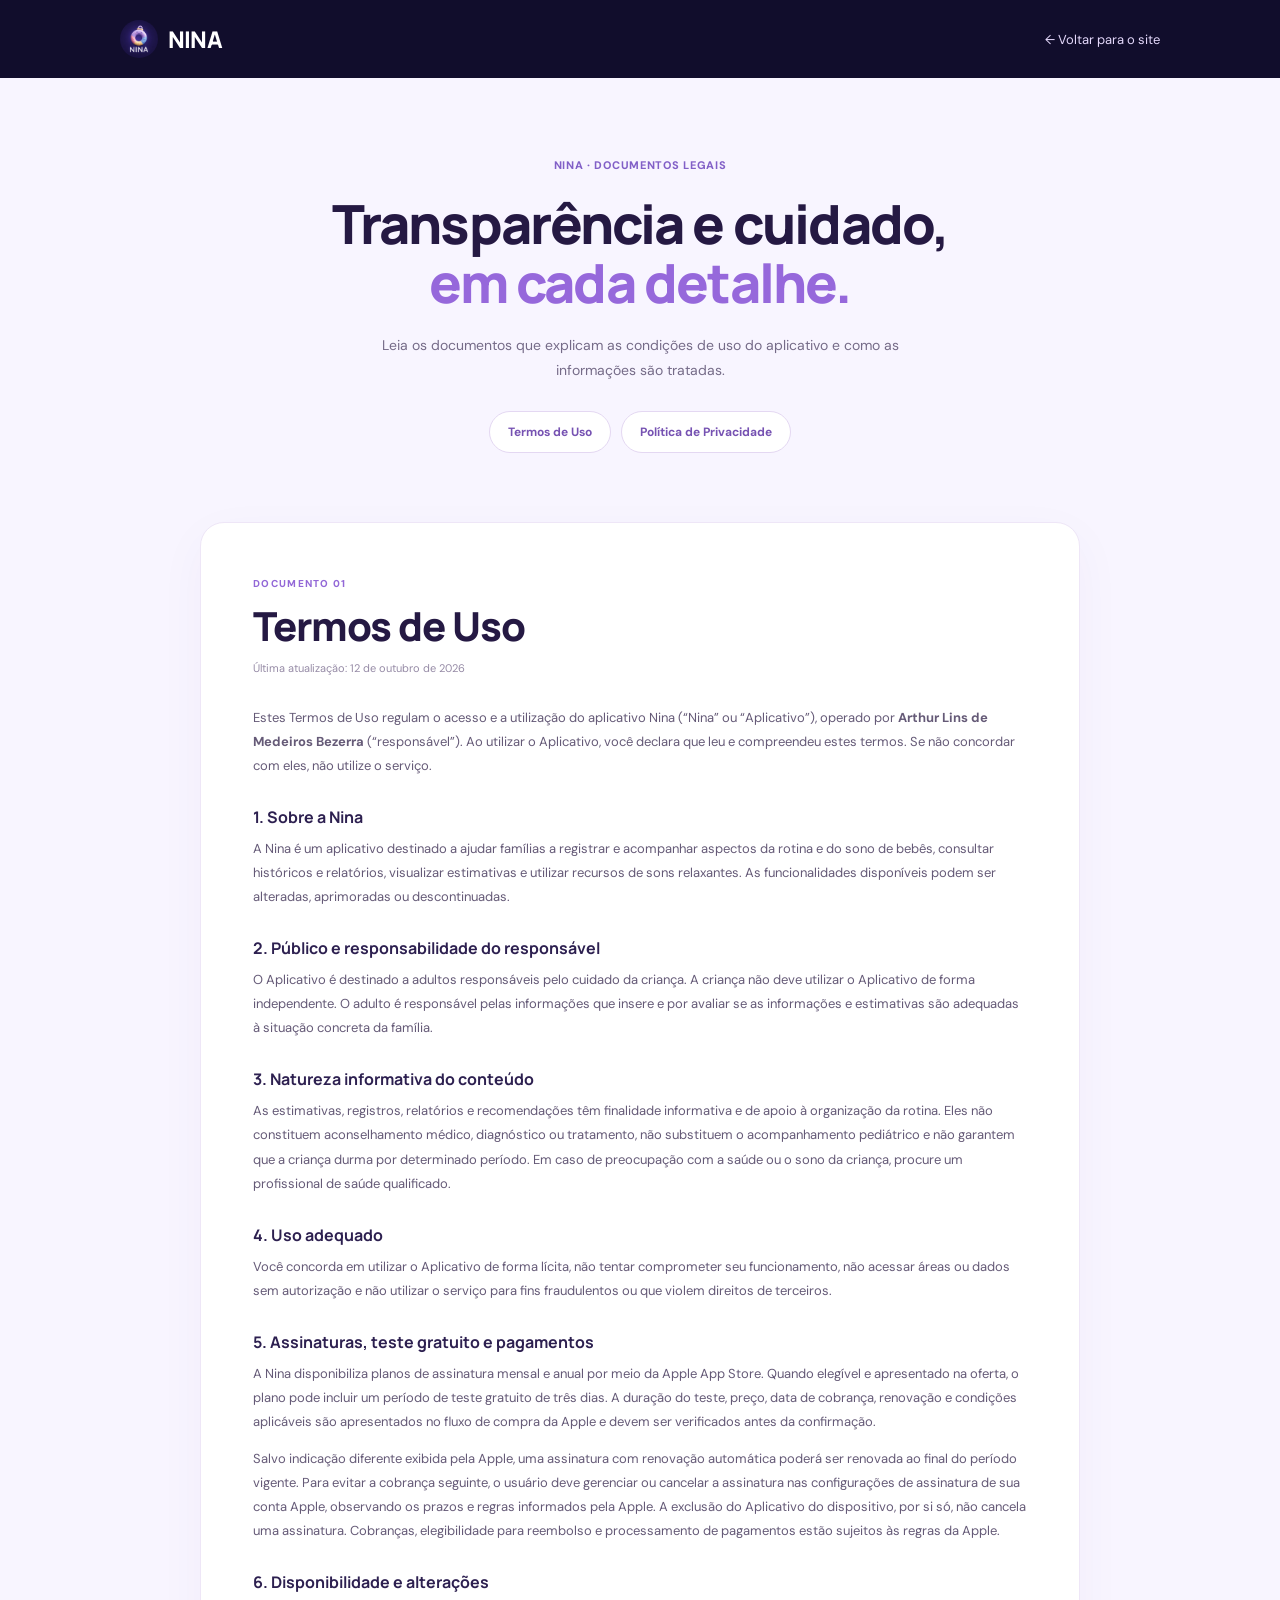
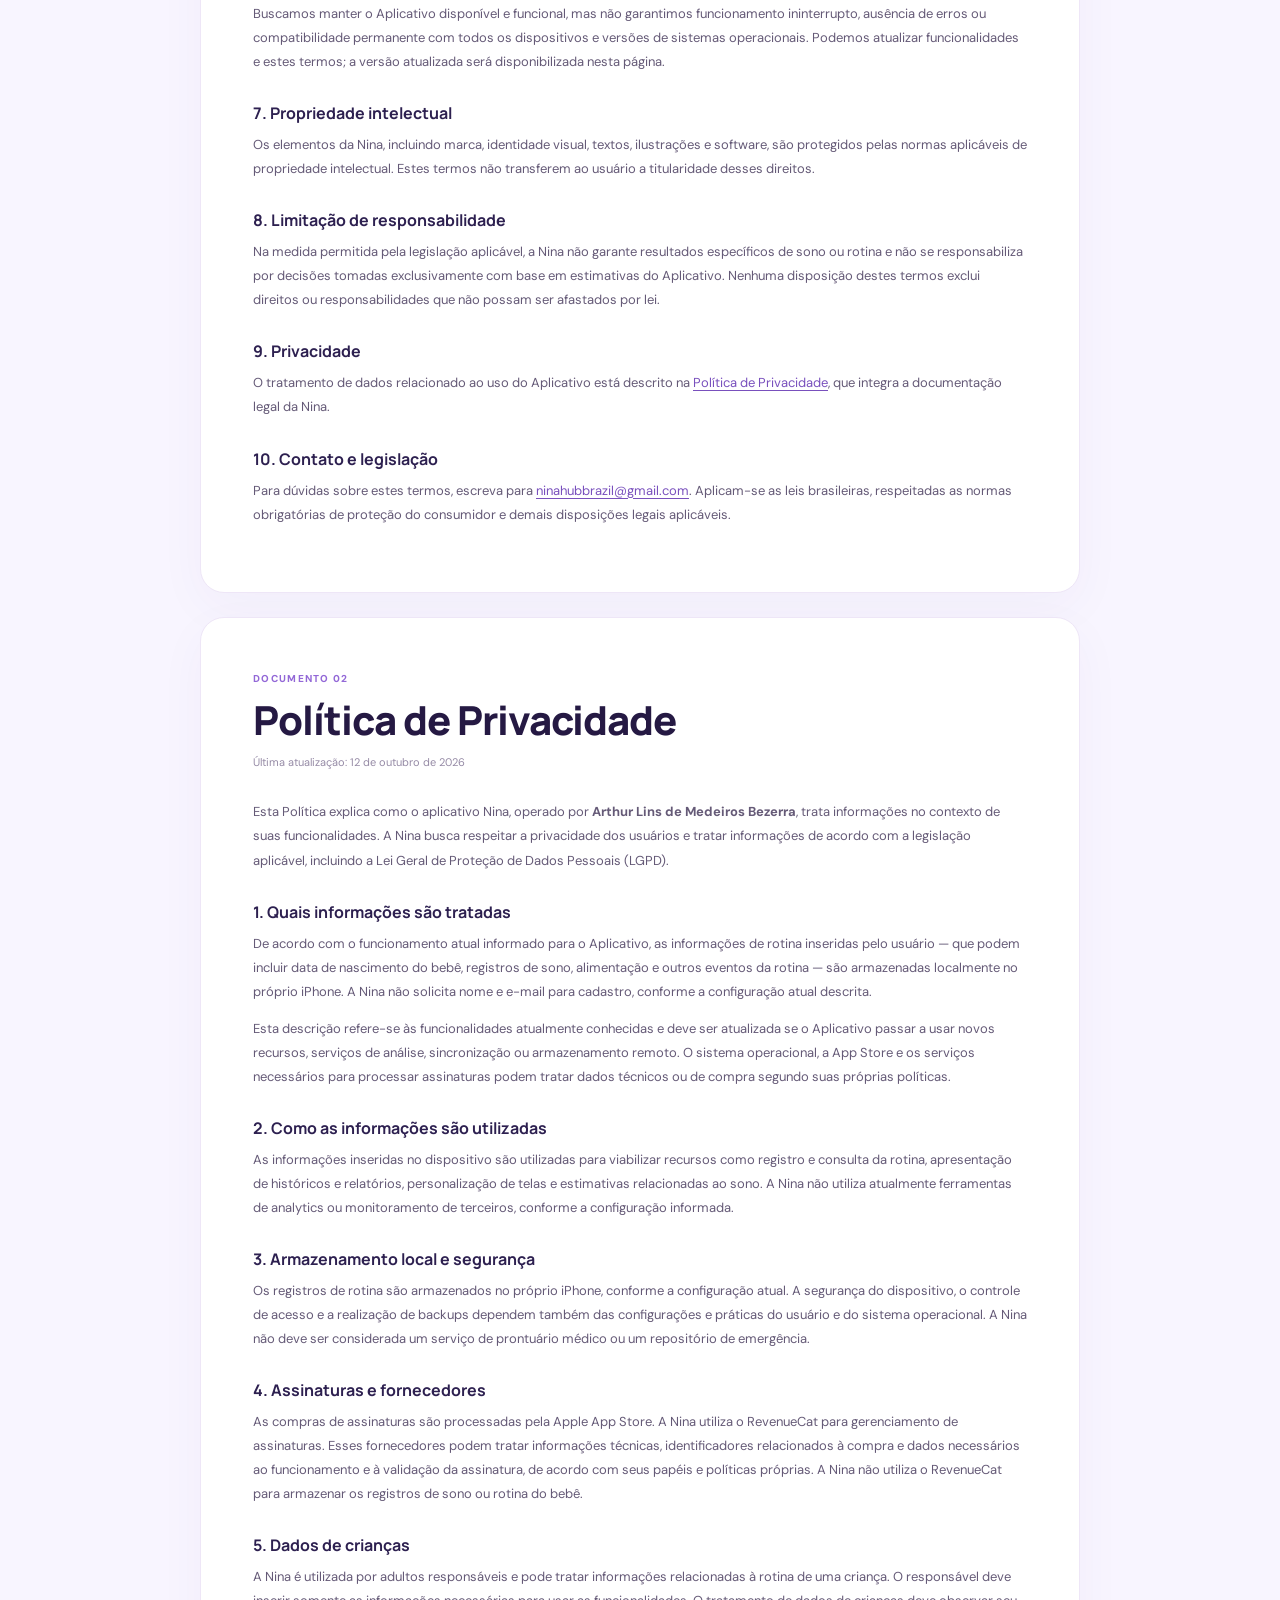
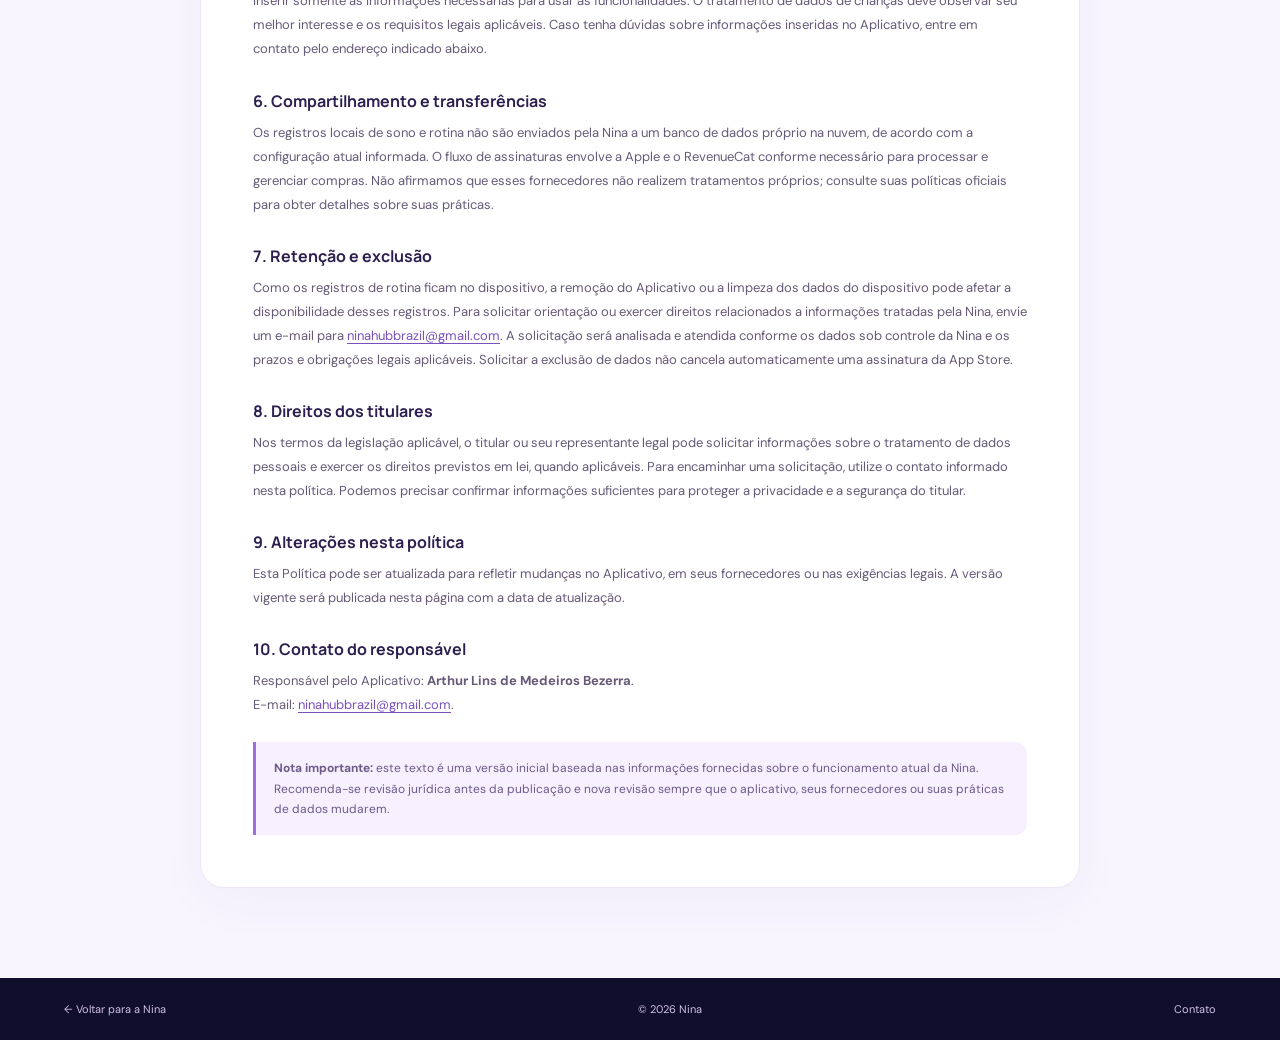
==== legal.html @ d4dd0c4a "Add files via upload" ====
<!doctype html><html lang="pt-BR"><head><meta charset="utf-8"><meta name="viewport" content="width=device-width, initial-scale=1"><meta name="theme-color" content="#100d2b"><meta name="description" content="Termos de Uso e Política de Privacidade do aplicativo Nina."><title>Termos de Uso e Política de Privacidade — Nina</title><link rel="icon" href="./assets/logo-nina.webp" type="image/webp"><link rel="preconnect" href="https://fonts.googleapis.com"><link rel="preconnect" href="https://fonts.gstatic.com" crossorigin><link href="https://fonts.googleapis.com/css2?family=DM+Sans:wght@400;500;600;700&family=Manrope:wght@600;700;800&display=swap" rel="stylesheet"><link rel="stylesheet" href="./styles.css"><link rel="stylesheet" href="./legal.css"></head><body class="legal-body"><header class="legal-header"><a class="brand" href="./index.html"><img src="./assets/logo-nina.webp" alt=""><span>NINA</span></a><a class="legal-back" href="./index.html">← Voltar para o site</a></header><main class="legal-main"><div class="legal-hero"><span class="eyebrow">NINA · DOCUMENTOS LEGAIS</span><h1>Transparência e cuidado,<br><em>em cada detalhe.</em></h1><p>Leia os documentos que explicam as condições de uso do aplicativo e como as informações são tratadas.</p><nav class="legal-tabs"><a href="#termos">Termos de Uso</a><a href="#privacidade">Política de Privacidade</a></nav></div>
<section class="legal-document" id="termos"><p class="legal-kicker">DOCUMENTO 01</p><h2>Termos de Uso</h2><p class="updated">Última atualização: 12 de outubro de 2026</p><p>Estes Termos de Uso regulam o acesso e a utilização do aplicativo Nina (“Nina” ou “Aplicativo”), operado por <strong>Arthur Lins de Medeiros Bezerra</strong> (“responsável”). Ao utilizar o Aplicativo, você declara que leu e compreendeu estes termos. Se não concordar com eles, não utilize o serviço.</p>
<h3>1. Sobre a Nina</h3><p>A Nina é um aplicativo destinado a ajudar famílias a registrar e acompanhar aspectos da rotina e do sono de bebês, consultar históricos e relatórios, visualizar estimativas e utilizar recursos de sons relaxantes. As funcionalidades disponíveis podem ser alteradas, aprimoradas ou descontinuadas.</p>
<h3>2. Público e responsabilidade do responsável</h3><p>O Aplicativo é destinado a adultos responsáveis pelo cuidado da criança. A criança não deve utilizar o Aplicativo de forma independente. O adulto é responsável pelas informações que insere e por avaliar se as informações e estimativas são adequadas à situação concreta da família.</p>
<h3>3. Natureza informativa do conteúdo</h3><p>As estimativas, registros, relatórios e recomendações têm finalidade informativa e de apoio à organização da rotina. Eles não constituem aconselhamento médico, diagnóstico ou tratamento, não substituem o acompanhamento pediátrico e não garantem que a criança durma por determinado período. Em caso de preocupação com a saúde ou o sono da criança, procure um profissional de saúde qualificado.</p>
<h3>4. Uso adequado</h3><p>Você concorda em utilizar o Aplicativo de forma lícita, não tentar comprometer seu funcionamento, não acessar áreas ou dados sem autorização e não utilizar o serviço para fins fraudulentos ou que violem direitos de terceiros.</p>
<h3>5. Assinaturas, teste gratuito e pagamentos</h3><p>A Nina disponibiliza planos de assinatura mensal e anual por meio da Apple App Store. Quando elegível e apresentado na oferta, o plano pode incluir um período de teste gratuito de três dias. A duração do teste, preço, data de cobrança, renovação e condições aplicáveis são apresentados no fluxo de compra da Apple e devem ser verificados antes da confirmação.</p><p>Salvo indicação diferente exibida pela Apple, uma assinatura com renovação automática poderá ser renovada ao final do período vigente. Para evitar a cobrança seguinte, o usuário deve gerenciar ou cancelar a assinatura nas configurações de assinatura de sua conta Apple, observando os prazos e regras informados pela Apple. A exclusão do Aplicativo do dispositivo, por si só, não cancela uma assinatura. Cobranças, elegibilidade para reembolso e processamento de pagamentos estão sujeitos às regras da Apple.</p>
<h3>6. Disponibilidade e alterações</h3><p>Buscamos manter o Aplicativo disponível e funcional, mas não garantimos funcionamento ininterrupto, ausência de erros ou compatibilidade permanente com todos os dispositivos e versões de sistemas operacionais. Podemos atualizar funcionalidades e estes termos; a versão atualizada será disponibilizada nesta página.</p>
<h3>7. Propriedade intelectual</h3><p>Os elementos da Nina, incluindo marca, identidade visual, textos, ilustrações e software, são protegidos pelas normas aplicáveis de propriedade intelectual. Estes termos não transferem ao usuário a titularidade desses direitos.</p>
<h3>8. Limitação de responsabilidade</h3><p>Na medida permitida pela legislação aplicável, a Nina não garante resultados específicos de sono ou rotina e não se responsabiliza por decisões tomadas exclusivamente com base em estimativas do Aplicativo. Nenhuma disposição destes termos exclui direitos ou responsabilidades que não possam ser afastados por lei.</p>
<h3>9. Privacidade</h3><p>O tratamento de dados relacionado ao uso do Aplicativo está descrito na <a href="#privacidade">Política de Privacidade</a>, que integra a documentação legal da Nina.</p>
<h3>10. Contato e legislação</h3><p>Para dúvidas sobre estes termos, escreva para <a href="mailto:ninahubbrazil@gmail.com">ninahubbrazil@gmail.com</a>. Aplicam-se as leis brasileiras, respeitadas as normas obrigatórias de proteção do consumidor e demais disposições legais aplicáveis.</p></section>
<section class="legal-document" id="privacidade"><p class="legal-kicker">DOCUMENTO 02</p><h2>Política de Privacidade</h2><p class="updated">Última atualização: 12 de outubro de 2026</p><p>Esta Política explica como o aplicativo Nina, operado por <strong>Arthur Lins de Medeiros Bezerra</strong>, trata informações no contexto de suas funcionalidades. A Nina busca respeitar a privacidade dos usuários e tratar informações de acordo com a legislação aplicável, incluindo a Lei Geral de Proteção de Dados Pessoais (LGPD).</p>
<h3>1. Quais informações são tratadas</h3><p>De acordo com o funcionamento atual informado para o Aplicativo, as informações de rotina inseridas pelo usuário — que podem incluir data de nascimento do bebê, registros de sono, alimentação e outros eventos da rotina — são armazenadas localmente no próprio iPhone. A Nina não solicita nome e e-mail para cadastro, conforme a configuração atual descrita.</p><p>Esta descrição refere-se às funcionalidades atualmente conhecidas e deve ser atualizada se o Aplicativo passar a usar novos recursos, serviços de análise, sincronização ou armazenamento remoto. O sistema operacional, a App Store e os serviços necessários para processar assinaturas podem tratar dados técnicos ou de compra segundo suas próprias políticas.</p>
<h3>2. Como as informações são utilizadas</h3><p>As informações inseridas no dispositivo são utilizadas para viabilizar recursos como registro e consulta da rotina, apresentação de históricos e relatórios, personalização de telas e estimativas relacionadas ao sono. A Nina não utiliza atualmente ferramentas de analytics ou monitoramento de terceiros, conforme a configuração informada.</p>
<h3>3. Armazenamento local e segurança</h3><p>Os registros de rotina são armazenados no próprio iPhone, conforme a configuração atual. A segurança do dispositivo, o controle de acesso e a realização de backups dependem também das configurações e práticas do usuário e do sistema operacional. A Nina não deve ser considerada um serviço de prontuário médico ou um repositório de emergência.</p>
<h3>4. Assinaturas e fornecedores</h3><p>As compras de assinaturas são processadas pela Apple App Store. A Nina utiliza o RevenueCat para gerenciamento de assinaturas. Esses fornecedores podem tratar informações técnicas, identificadores relacionados à compra e dados necessários ao funcionamento e à validação da assinatura, de acordo com seus papéis e políticas próprias. A Nina não utiliza o RevenueCat para armazenar os registros de sono ou rotina do bebê.</p>
<h3>5. Dados de crianças</h3><p>A Nina é utilizada por adultos responsáveis e pode tratar informações relacionadas à rotina de uma criança. O responsável deve inserir somente as informações necessárias para usar as funcionalidades. O tratamento de dados de crianças deve observar seu melhor interesse e os requisitos legais aplicáveis. Caso tenha dúvidas sobre informações inseridas no Aplicativo, entre em contato pelo endereço indicado abaixo.</p>
<h3>6. Compartilhamento e transferências</h3><p>Os registros locais de sono e rotina não são enviados pela Nina a um banco de dados próprio na nuvem, de acordo com a configuração atual informada. O fluxo de assinaturas envolve a Apple e o RevenueCat conforme necessário para processar e gerenciar compras. Não afirmamos que esses fornecedores não realizem tratamentos próprios; consulte suas políticas oficiais para obter detalhes sobre suas práticas.</p>
<h3>7. Retenção e exclusão</h3><p>Como os registros de rotina ficam no dispositivo, a remoção do Aplicativo ou a limpeza dos dados do dispositivo pode afetar a disponibilidade desses registros. Para solicitar orientação ou exercer direitos relacionados a informações tratadas pela Nina, envie um e-mail para <a href="mailto:ninahubbrazil@gmail.com">ninahubbrazil@gmail.com</a>. A solicitação será analisada e atendida conforme os dados sob controle da Nina e os prazos e obrigações legais aplicáveis. Solicitar a exclusão de dados não cancela automaticamente uma assinatura da App Store.</p>
<h3>8. Direitos dos titulares</h3><p>Nos termos da legislação aplicável, o titular ou seu representante legal pode solicitar informações sobre o tratamento de dados pessoais e exercer os direitos previstos em lei, quando aplicáveis. Para encaminhar uma solicitação, utilize o contato informado nesta política. Podemos precisar confirmar informações suficientes para proteger a privacidade e a segurança do titular.</p>
<h3>9. Alterações nesta política</h3><p>Esta Política pode ser atualizada para refletir mudanças no Aplicativo, em seus fornecedores ou nas exigências legais. A versão vigente será publicada nesta página com a data de atualização.</p>
<h3>10. Contato do responsável</h3><p>Responsável pelo Aplicativo: <strong>Arthur Lins de Medeiros Bezerra</strong>.<br>E-mail: <a href="mailto:ninahubbrazil@gmail.com">ninahubbrazil@gmail.com</a>.</p><div class="legal-notice"><strong>Nota importante:</strong> este texto é uma versão inicial baseada nas informações fornecidas sobre o funcionamento atual da Nina. Recomenda-se revisão jurídica antes da publicação e nova revisão sempre que o aplicativo, seus fornecedores ou suas práticas de dados mudarem.</div></section>
</main><footer class="legal-footer"><a href="./index.html">← Voltar para a Nina</a><span>© <span id="year"></span> Nina</span><a href="mailto:ninahubbrazil@gmail.com">Contato</a></footer><script>document.getElementById('year').textContent=new Date().getFullYear();</script></body></html>
---- styles.css ----
:root{--night:#100d2b;--night2:#211456;--purple:#a66cff;--lilac:#dda6ff;--pale:#f8f5ff;--ink:#211746;--muted:#766d8c;--line:#e9e1f5;--white:#fff;--mint:#8ff0cf;--pink:#ff9fd5;--yellow:#ffdb78}*{box-sizing:border-box}html{scroll-behavior:smooth;scroll-padding-top:90px}body{margin:0;font-family:'DM Sans',sans-serif;color:var(--ink);background:var(--pale);overflow-x:hidden}body.menu-open{overflow:hidden}a{color:inherit;text-decoration:none}img{max-width:100%}button{font:inherit}.wrap{width:min(1200px,90%);margin-inline:auto}.header{height:82px;padding:0 max(5%,calc((100% - 1320px)/2));display:flex;align-items:center;gap:36px;position:absolute;z-index:20;top:0;left:0;width:100%;color:white}.brand{display:inline-flex;align-items:center;gap:10px;font:800 25px 'Manrope',sans-serif;letter-spacing:-.8px;color:inherit;flex-shrink:0}.brand img{width:38px;height:38px;object-fit:cover;border-radius:50%}.nav{display:flex;gap:30px;margin-left:auto;align-items:center}.nav a{font-size:13px;color:#e4ddfa;transition:color .2s}.nav a:hover{color:#fff}.button{display:inline-flex;align-items:center;justify-content:center;gap:12px;border:0;border-radius:999px;padding:16px 24px;font-weight:700;font-size:14px;transition:transform .25s,box-shadow .25s,background .25s;cursor:pointer}.button:hover{transform:translateY(-3px);box-shadow:0 12px 35px #9f69ff55}.button-nav{font-size:12px;padding:13px 18px;background:#d9a0ff;color:#211144;box-shadow:0 6px 28px #b37bff45}.button-nav b{font-size:15px}.button-primary{background:linear-gradient(105deg,#e6a4ff,#b78aff);color:#21133f;box-shadow:0 10px 34px #b77bff45}.button-primary .apple{font-size:18px;line-height:1}.button-primary b{font-size:17px}.menu-toggle{display:none}.night-scene{position:relative;color:#fff;background:radial-gradient(ellipse at 76% 34%,#382177 0%,#20134f 35%,#100d2b 72%);overflow:hidden}.hero{padding:130px 0 30px;min-height:770px}.hero-inner{display:grid;grid-template-columns:.91fr 1.09fr;align-items:center;gap:10px;position:relative;z-index:2;min-height:560px}.hero-copy{position:relative;z-index:5;padding:20px 0}.eyebrow{display:inline-flex;align-items:center;gap:8px;font-size:11px;font-weight:800;letter-spacing:.7px;text-transform:uppercase;color:#8260c7}.eyebrow-dark{color:#e5c9ff;background:#ffffff10;border:1px solid #ffffff18;border-radius:999px;padding:8px 12px}.eyebrow-star{color:#ffd984}.hero h1,.section-title h2,.intro h2,.family-copy h2,.final-copy h2{font:800 clamp(42px,4.2vw,63px)/1.08 'Manrope',sans-serif;letter-spacing:-2.7px;margin:24px 0 18px}.hero h1 em,.section-title h2 em,.intro h2 em,.family-copy h2 em,.final-copy h2 em{font-style:normal;color:#d5a0ff}.hero-copy>p{max-width:500px;color:#d5cbed;font-size:15px;line-height:1.8;margin:0 0 26px}.hero-note{display:flex;align-items:center;gap:10px;color:#d6c8f1;font-size:12px;margin-top:24px}.mini-teether{width:34px;height:34px;border-radius:50%;display:grid;place-items:center;background:#ffffff14;color:#ffc6e9;font-size:20px}.hero-art{height:555px;position:relative;isolation:isolate}.orb{position:absolute;border-radius:50%;filter:blur(3px)}.orb-large{width:410px;aspect-ratio:1;left:19%;top:9%;background:radial-gradient(circle,#a45dff55,#8051e51d 50%,transparent 70%);z-index:-2}.orbit{position:absolute;border:1px solid #c69bff27;border-radius:50%;transform:rotate(-22deg)}.orbit-a{width:500px;height:310px;top:24%;left:4%}.orbit-b{width:400px;height:270px;top:28%;left:14%;transform:rotate(43deg)}.phone{position:absolute;background:#08091a;border:2px solid #77718f;border-radius:34px;padding:6px;box-shadow:0 25px 65px #03020f88,0 0 0 1px #ffffff18;overflow:hidden}.phone-screen{height:100%;width:100%;border-radius:27px;overflow:hidden;background:#100d2b}.phone-screen img{width:100%;height:100%;object-fit:cover;object-position:top;display:block}.phone-main{height:490px;width:226px;left:34%;top:8%;z-index:4;transform:rotate(1deg)}.phone-back{height:405px;width:190px;top:19%;opacity:.95}.phone-left{left:8%;transform:rotate(-10deg);z-index:2}.phone-right{right:1%;top:23%;transform:rotate(9deg);z-index:1}.teether-float{position:absolute;z-index:5;width:102px;height:102px;left:5%;bottom:4%;border-radius:50%;padding:5px;background:linear-gradient(145deg,#ffc0f0,#9e75ff,#ffdc8d);box-shadow:0 0 45px #be7aff8a;animation:diagonalFloat 7s ease-in-out infinite}.teether-float img{width:100%;height:100%;object-fit:cover;border-radius:50%}.spark{position:absolute;color:#ffdb8c;text-shadow:0 0 20px #ffc86e;font-size:32px;animation:twinkle 3s ease-in-out infinite}.spark-1{top:10%;left:14%}.spark-2{top:26%;right:5%;font-size:24px;animation-delay:.8s}.spark-3{bottom:15%;right:6%;font-size:29px;animation-delay:1.4s}.moon-float{position:absolute;right:8%;top:5%;font-size:70px;color:#e2c2ff;text-shadow:0 0 38px #b78bff;animation:moonDrift 8s ease-in-out infinite}.hero-benefits{position:relative;z-index:4;display:grid;grid-template-columns:repeat(4,1fr);gap:22px;padding:22px 0 4px;border-top:1px solid #ffffff19}.hero-benefits>div{display:flex;align-items:center;gap:12px}.benefit-icon{width:43px;height:43px;border-radius:50%;display:grid;place-items:center;font-size:25px;flex:none;background:#ffffff13;border:1px solid #ffffff24}.moon-icon{color:#c8a5ff}.heart-icon{color:#ff9fda}.family-icon{color:#a8a1ff}.chart-icon{color:#8df0cb}.hero-benefits p{margin:0;display:grid;gap:3px}.hero-benefits b{font-size:12px}.hero-benefits small{font-size:11px;color:#c3b8df}.stars{position:absolute;inset:0;pointer-events:none;opacity:.55;background-image:radial-gradient(circle at 8% 17%,#fff 1px,transparent 2px),radial-gradient(circle at 32% 10%,#d5b7ff 1.5px,transparent 2px),radial-gradient(circle at 68% 7%,#fff 1px,transparent 2px),radial-gradient(circle at 90% 33%,#fff 1px,transparent 2px),radial-gradient(circle at 56% 61%,#d5b7ff 1px,transparent 2px),radial-gradient(circle at 19% 78%,#fff 1px,transparent 2px),radial-gradient(circle at 81% 85%,#d5b7ff 1px,transparent 2px)}.cloud{position:absolute;width:420px;height:100px;border-radius:100px;background:linear-gradient(0deg,#7560cb88,#b7a3ff55);filter:blur(20px);opacity:.45}.cloud:before,.cloud:after{content:"";position:absolute;background:inherit;border-radius:50%;width:160px;height:160px;top:-65px}.cloud:before{left:70px}.cloud:after{right:65px}.cloud-left{left:-170px;bottom:-48px}.cloud-right{right:-180px;bottom:-40px}.section-light{background:linear-gradient(180deg,#fbf9ff,#f4efff)}.intro{padding:105px 0 100px;overflow:hidden}.intro-grid{display:grid;grid-template-columns:.86fr 1.14fr;align-items:center;gap:7%}.intro h2,.family-copy h2,.section-title h2{font-size:clamp(35px,3.4vw,49px);letter-spacing:-1.9px;margin:18px 0}.intro h2 em,.section-title h2 em{color:#8b63db}.intro-copy>p,.section-title>p{color:var(--muted);font-size:14px;line-height:1.8;max-width:520px}.feature-list{display:grid;gap:20px;margin-top:30px}.feature-list article{display:flex;gap:14px;align-items:flex-start}.feature-icon{width:45px;height:45px;border-radius:15px;display:grid;place-items:center;font-size:22px;flex:none}.violet{background:#eee5ff;color:#8e64e6}.mint{background:#ddf8ef;color:#35a888}.pink{background:#ffe3f2;color:#d963a7}.yellow{background:#fff1ce;color:#c48b29}.feature-list h3,.benefit-panel h3{font-size:14px;margin:1px 0 5px}.feature-list p,.benefit-panel p{font-size:12px;line-height:1.6;color:var(--muted);margin:0}.intro-art{height:565px;position:relative;isolation:isolate}.light-glow{position:absolute;inset:8% 4%;border-radius:50%;background:radial-gradient(circle,#ddc8ff99,transparent 68%);filter:blur(15px);z-index:-1}.mini-phone{position:absolute;overflow:hidden;border:6px solid #18152b;border-radius:29px;background:#100d2b;box-shadow:0 24px 55px #4a32752e}.mini-phone img{display:block;width:100%;height:100%;object-fit:cover;object-position:top}.mini-phone-home{width:230px;height:495px;left:34%;top:7%;z-index:3;transform:rotate(2deg)}.mini-phone-report{width:184px;height:400px;left:5%;top:21%;z-index:2;transform:rotate(-9deg)}.mini-phone-sounds{width:178px;height:385px;right:1%;top:24%;z-index:1;transform:rotate(9deg)}.floating-chip{position:absolute;z-index:5;background:#fff;border:1px solid #eee5fa;border-radius:999px;padding:12px 17px;font-size:12px;font-weight:700;color:#655083;box-shadow:0 10px 30px #4d34721c;animation:diagonalFloat 7s ease-in-out infinite}.chip-one{top:10%;right:2%}.chip-two{bottom:12%;left:4%;animation-delay:-3s}.steps{padding:95px 0 120px}.centered{text-align:center;max-width:760px;margin:0 auto 55px}.section-title h2{margin-top:17px}.steps .section-title h2{color:white}.steps .section-title p{color:#c9bde5;margin-inline:auto}.steps-grid{display:grid;grid-template-columns:repeat(3,1fr);gap:34px;position:relative;z-index:2}.step-card{position:relative;text-align:center;padding:25px 25px 30px;border:1px solid #ffffff1c;background:linear-gradient(145deg,#ffffff10,#ffffff05);border-radius:25px;backdrop-filter:blur(10px)}.step-num{width:38px;height:38px;border-radius:50%;display:grid;place-items:center;margin:-45px auto 20px;background:linear-gradient(140deg,#f0b6ff,#a97aff);color:#241244;font-weight:800;box-shadow:0 0 25px #bd83ff55}.step-illustration{width:86px;height:86px;border-radius:28px;background:#ffffff10;border:1px solid #ffffff20;color:#d9a9ff;font-size:38px;display:grid;place-items:center;margin:0 auto 23px;box-shadow:inset 0 0 30px #b17cff13}.step-card h3{font:700 18px 'Manrope',sans-serif;margin:0 0 12px}.step-card p{font-size:13px;line-height:1.8;color:#c9bfe0;margin:0}.step-connector{position:absolute;right:-37px;top:45%;color:#d4a3ff;font-size:19px;z-index:3}.bottom-clouds{position:absolute;bottom:-60px;left:-5%;width:110%;height:120px;background:radial-gradient(ellipse at 20% 100%,#8e71df88,transparent 60%),radial-gradient(ellipse at 80% 100%,#a98fff77,transparent 55%);filter:blur(14px)}.family-section{display:grid;grid-template-columns:1.1fr .9fr;background:#fff}.family-photo{position:relative;min-height:510px;display:flex;align-items:flex-end;padding:55px 8%;background:radial-gradient(ellipse at 68% 28%,#b88cce55,transparent 36%),radial-gradient(ellipse at 28% 25%,#a87bb155,transparent 40%),linear-gradient(135deg,#36203f,#18102d 70%,#0d0b22)}.photo-overlay{position:absolute;inset:0;background:linear-gradient(90deg,#110c23a8,transparent)}.family-copy{position:relative;z-index:1;max-width:520px;color:white}.family-copy h2{font-size:clamp(34px,3.3vw,48px)}.family-copy h2 em{color:#e3b4ff}.family-copy p{font-size:14px;line-height:1.8;color:#eee5fa;max-width:440px}.benefit-panel{padding:65px clamp(25px,6vw,85px);display:grid;align-content:center;gap:27px;background:#faf8ff}.benefit-panel article{display:flex;gap:15px;align-items:flex-start}.panel-icon{width:44px;height:44px;border-radius:15px;display:grid;place-items:center;background:#eee5ff;color:#8c61df;font-size:22px;flex:none}.testimonials{padding:90px 0 70px}.testimonials .centered{margin-bottom:35px}.testimonial-note{max-width:760px;margin:auto;display:flex;align-items:center;gap:20px;padding:27px 30px;border:1px solid #e7def5;border-radius:24px;background:#fff;box-shadow:0 12px 35px #6b4b8b0a}.note-icon{width:54px;height:54px;display:grid;place-items:center;border-radius:50%;background:#f4e7ff;color:#a36de7;font-size:31px;flex:none}.testimonial-note h3{font:700 18px 'Manrope',sans-serif;margin:0 0 8px}.testimonial-note p{font-size:13px;line-height:1.7;color:var(--muted);margin:0}.faq{padding:75px 0 105px}.faq-grid{display:grid;grid-template-columns:.7fr 1.3fr;gap:10%}.faq .section-title{margin:0}.faq .section-title h2{font-size:clamp(35px,3vw,44px)}.faq-list details{border-bottom:1px solid #e4dbee;padding:19px 0}.faq-list details:first-child{border-top:1px solid #e4dbee}.faq-list summary{list-style:none;cursor:pointer;display:flex;align-items:center;justify-content:space-between;gap:20px;font-size:14px;font-weight:700}.faq-list summary::-webkit-details-marker{display:none}.faq-list summary span{color:#9869df;font-size:22px;transition:transform .2s}.faq-list details[open] summary span{transform:rotate(45deg)}.faq-list details p{font-size:13px;line-height:1.8;color:var(--muted);max-width:680px;padding-right:24px;margin:13px 0 2px}.faq-list p a{color:#8053c6;text-decoration:underline}.final-cta{padding:70px 0 78px}.final-cta-inner{min-height:310px;display:grid;grid-template-columns:.65fr 1.35fr;align-items:center;position:relative;z-index:1}.cta-teether{width:min(270px,100%);aspect-ratio:1;border-radius:50%;padding:12px;background:radial-gradient(circle,#a981ff55,transparent 70%);filter:drop-shadow(0 0 30px #b27cff65);animation:diagonalFloat 7s ease-in-out infinite}.cta-teether img{width:100%;height:100%;object-fit:cover;border-radius:50%}.final-copy{max-width:650px}.final-copy h2{font-size:clamp(36px,4vw,53px);margin:17px 0}.final-copy>p{color:#d3c6ed;font-size:14px;line-height:1.7;margin:0 0 24px}.final-copy>small{display:block;font-size:10px;line-height:1.6;color:#b8abd5;margin-top:15px}.cta-stars{position:absolute;right:0;top:8%;color:#ffda91;font-size:34px;animation:twinkle 3s infinite}.footer{background:#fbf9ff;border-top:1px solid #eee6f8;padding:52px 0 22px}.footer-grid{display:grid;grid-template-columns:1.5fr 1fr 1fr 1fr;gap:35px}.footer .brand{color:#261844;font-size:24px}.footer .brand img{width:36px;height:36px}.footer-brand>p{font-size:13px;color:#81768f;margin:14px 0 18px}.socials{display:flex;gap:10px}.socials a{width:39px;height:39px;border:1px solid #e2d8ee;border-radius:50%;display:grid;place-items:center;color:#6d5c8b;font-size:21px;transition:background .2s}.socials a:hover{background:#eee4ff}.footer-col{display:flex;flex-direction:column;gap:13px}.footer-col h3{font-size:11px;letter-spacing:1px;margin:4px 0 5px;color:#655779}.footer-col a{font-size:12px;color:#776b88;line-height:1.5}.footer-col a:hover{color:#8759cc}.footer-bottom{grid-column:1/-1;display:flex;justify-content:space-between;gap:15px;border-top:1px solid #eee7f5;padding-top:20px;margin-top:15px;color:#9a91a7;font-size:10px}.reveal{opacity:0;transform:translateY(22px);transition:opacity .7s ease,transform .7s ease}.reveal.is-visible{opacity:1;transform:translateY(0)}@keyframes diagonalFloat{0%,100%{transform:translate3d(0,0,0) rotate(-4deg)}50%{transform:translate3d(9px,-14px,0) rotate(3deg)}}@keyframes moonDrift{0%,100%{transform:translate(0,0) rotate(-5deg)}50%{transform:translate(-9px,10px) rotate(5deg)}}@keyframes twinkle{0%,100%{opacity:.6;transform:scale(.92)}50%{opacity:1;transform:scale(1.12)}}.float-gentle{animation:phoneFloat 8s ease-in-out infinite}.float-slow{animation:phoneFloat 9s ease-in-out infinite reverse}.float-reverse{animation:phoneFloat 10s ease-in-out infinite 1s}@keyframes phoneFloat{0%,100%{translate:0 0}50%{translate:0 -9px}}
@media(max-width:1000px){.header{gap:20px}.nav{gap:17px}.nav a{font-size:12px}.hero{padding-top:120px}.hero-inner{grid-template-columns:.95fr 1.05fr}.hero h1{font-size:clamp(39px,5vw,53px)}.hero-art{transform:scale(.9);transform-origin:center}.phone-main{left:31%}.phone-left{left:3%}.phone-right{right:-3%}.hero-benefits{gap:12px}.hero-benefits b{font-size:11px}.intro-grid{gap:3%}.intro-art{transform:scale(.9);transform-origin:center}.family-photo{padding:45px 6%}.benefit-panel{padding:45px 5%}}
@media(max-width:760px){html{scroll-padding-top:72px}.wrap{width:89%}.header{height:72px;padding:0 5%;gap:10px;position:absolute}.brand{font-size:22px;gap:7px}.brand img{width:33px;height:33px}.nav{display:none;position:fixed;inset:0;z-index:25;background:linear-gradient(160deg,#171039,#090819);padding:100px 9% 40px;flex-direction:column;align-items:stretch;gap:0}.nav.open{display:flex}.nav a{font-size:21px;padding:18px 0;border-bottom:1px solid #ffffff1c}.button-nav{margin-left:auto;padding:11px 13px;font-size:11px;gap:7px}.button-nav b{display:none}.menu-toggle{position:relative;z-index:30;display:flex;width:38px;height:38px;flex-direction:column;justify-content:center;align-items:center;gap:6px;border-radius:50%;border:1px solid #ffffff30;background:#ffffff10;color:white;flex:none}.menu-toggle span{width:16px;height:2px;background:white;border-radius:2px;transition:transform .2s}.menu-toggle[aria-expanded=true] span:first-child{transform:translateY(4px) rotate(45deg)}.menu-toggle[aria-expanded=true] span:last-child{transform:translateY(-4px) rotate(-45deg)}.hero{padding:112px 0 24px;min-height:0}.hero-inner{grid-template-columns:1fr;gap:0;min-height:0}.hero-copy{text-align:center;padding:10px 0 0}.eyebrow{font-size:9px}.hero h1{font-size:clamp(37px,9.4vw,51px);letter-spacing:-1.8px;line-height:1.09;margin:20px 0 15px}.hero-copy>p{font-size:13px;line-height:1.75;max-width:470px;margin:0 auto 22px}.hero-copy>.button{font-size:13px;padding:15px 21px}.hero-note{justify-content:center;font-size:11px;margin-top:17px}.hero-art{height:470px;max-width:510px;width:100%;margin:4px auto 0;transform:none}.orb-large{width:300px;left:19%;top:13%}.orbit-a{width:350px;height:250px;left:5%;top:25%}.orbit-b{width:300px;height:220px;left:12%;top:28%}.phone-main{height:395px;width:183px;left:34%;top:9%;border-radius:28px;padding:5px}.phone-screen{border-radius:22px}.phone-back{height:320px;width:150px;top:19%;border-radius:26px;padding:5px}.phone-left{left:4%}.phone-right{right:1%;top:25%}.teether-float{width:74px;height:74px;left:5%;bottom:7%}.moon-float{font-size:53px;right:7%;top:7%}.spark{font-size:24px}.spark-1{top:8%;left:13%}.spark-2{top:30%;right:3%}.spark-3{bottom:14%;right:4%}.hero-benefits{grid-template-columns:1fr 1fr;gap:17px 12px;padding:20px 0 4px}.hero-benefits>div{gap:9px}.benefit-icon{width:36px;height:36px;font-size:20px}.hero-benefits b{font-size:10px}.hero-benefits small{font-size:9px}.intro{padding:72px 0 65px}.intro-grid{grid-template-columns:1fr;gap:25px}.intro h2,.section-title h2,.family-copy h2{font-size:clamp(32px,8vw,42px);letter-spacing:-1.5px}.intro-copy>p,.section-title>p{font-size:13px}.feature-list{gap:17px;margin-top:25px}.feature-icon{width:40px;height:40px;border-radius:13px}.feature-list h3{font-size:13px}.feature-list p{font-size:11px}.intro-art{height:440px;width:100%;max-width:480px;margin:0 auto;transform:none}.mini-phone-home{height:380px;width:177px;left:32%;top:7%;border-width:5px;border-radius:24px}.mini-phone-report{height:310px;width:143px;left:4%;top:19%;border-width:5px;border-radius:21px}.mini-phone-sounds{height:300px;width:138px;right:1%;top:23%;border-width:5px;border-radius:21px}.floating-chip{font-size:10px;padding:10px 12px}.chip-one{top:6%;right:0}.chip-two{bottom:7%;left:0}.steps{padding:72px 0 85px}.centered{margin-bottom:45px}.steps-grid{grid-template-columns:1fr;gap:35px;max-width:460px;margin:auto}.step-card{padding:22px 20px 25px}.step-num{margin:-42px auto 17px}.step-illustration{width:68px;height:68px;border-radius:22px;font-size:30px;margin-bottom:17px}.step-card h3{font-size:16px}.step-card p{font-size:12px}.step-connector{display:none}.family-section{grid-template-columns:1fr}.family-photo{min-height:460px;padding:38px 6%;background-position:center}.family-copy h2{font-size:35px}.family-copy p{font-size:13px}.benefit-panel{padding:35px 7%;gap:22px}.testimonials{padding:70px 0 55px}.testimonial-note{padding:22px;align-items:flex-start;gap:14px;border-radius:20px}.note-icon{width:43px;height:43px;font-size:26px}.testimonial-note h3{font-size:15px;line-height:1.45}.testimonial-note p{font-size:12px}.faq{padding:65px 0 75px}.faq-grid{grid-template-columns:1fr;gap:20px}.faq .section-title h2{font-size:36px}.faq-list summary{font-size:13px;line-height:1.5}.faq-list details{padding:17px 0}.faq-list details p{font-size:12px}.final-cta{padding:48px 0 58px}.final-cta-inner{grid-template-columns:1fr;min-height:0;text-align:center;gap:0}.cta-teether{width:145px;margin:0 auto 5px}.final-copy h2{font-size:clamp(34px,8.5vw,44px);letter-spacing:-1.6px}.final-copy>p{font-size:13px}.final-copy .button{font-size:13px}.cta-stars{font-size:23px;top:4%;right:2%}.footer{padding:37px 0 18px}.footer-grid{grid-template-columns:1fr 1fr;gap:28px 20px}.footer-brand{grid-column:1/-1}.footer-brand>p{margin:9px 0 14px}.footer-col h3{font-size:10px}.footer-col a{font-size:11px}.footer-bottom{font-size:9px;flex-direction:column;text-align:center;align-items:center;gap:8px;margin-top:5px}.reveal{transform:translateY(14px)}}
@media(max-width:390px){.button-nav{padding:10px}.button-nav span{font-size:10px}.hero h1{font-size:35px}.hero-art{height:420px}.phone-main{height:360px;width:167px}.phone-back{height:292px;width:135px}.teether-float{width:64px;height:64px}.hero-benefits{gap:14px 7px}.hero-benefits b{font-size:9px}.hero-benefits small{font-size:8px}.intro-art{height:390px}.mini-phone-home{height:340px;width:158px}.mini-phone-report{height:278px;width:128px}.mini-phone-sounds{height:266px;width:122px}.floating-chip{font-size:9px;padding:8px 10px}}
@media(prefers-reduced-motion:reduce){*,*::before,*::after{scroll-behavior:auto!important;animation-duration:.01ms!important;animation-iteration-count:1!important;transition-duration:.01ms!important}.reveal{opacity:1;transform:none}}
---- legal.css ----
.legal-body{background:#f8f5ff;color:#251943}.legal-header{height:78px;display:flex;align-items:center;justify-content:space-between;padding:0 max(5%,calc((100% - 1040px)/2));background:#110d2c;color:#fff}.legal-header .brand{font-size:23px}.legal-back{font-size:13px;color:#e4d8fb}.legal-main{width:min(880px,90%);margin:0 auto;padding:55px 0 90px}.legal-hero{text-align:center;padding:20px 0 45px}.legal-hero h1{font:800 clamp(35px,6vw,54px)/1.1 'Manrope',sans-serif;letter-spacing:-1.8px;margin:20px 0}.legal-hero h1 em{font-style:normal;color:#9668db}.legal-hero>p{color:#756b88;font-size:14px;line-height:1.8;max-width:560px;margin:0 auto}.legal-tabs{display:flex;justify-content:center;gap:10px;margin-top:28px;flex-wrap:wrap}.legal-tabs a{border:1px solid #e4d8f2;background:#fff;border-radius:999px;padding:12px 18px;font-size:12px;font-weight:700;color:#7652b2}.legal-document{background:#fff;border:1px solid #eee6f7;border-radius:24px;padding:clamp(24px,5vw,52px);margin-top:24px;box-shadow:0 15px 50px #4d33730a;scroll-margin-top:20px}.legal-kicker{font-size:10px!important;font-weight:800;letter-spacing:1.3px;color:#9368d7!important;margin-bottom:8px!important}.legal-document h2{font:800 clamp(29px,4vw,40px)/1.2 'Manrope',sans-serif;letter-spacing:-1px;margin:0 0 8px}.legal-document .updated{font-size:11px;color:#968ba6;margin-bottom:28px}.legal-document h3{font:700 16px 'Manrope',sans-serif;margin:28px 0 9px;color:#2d2050}.legal-document p{font-size:13px;line-height:1.85;color:#655a77;margin:0 0 13px}.legal-document a{color:#7950bd;text-decoration:underline;text-underline-offset:3px}.legal-notice{background:#f6f0ff;border-left:3px solid #9b70dd;border-radius:0 12px 12px 0;padding:16px 18px;color:#6d5a89;font-size:12px;line-height:1.7;margin-top:25px}.legal-footer{display:flex;justify-content:space-between;align-items:center;gap:15px;padding:24px 5%;background:#110d2c;color:#cfc2e7;font-size:11px}.legal-footer a:hover{color:white}@media(max-width:600px){.legal-header{height:68px}.legal-main{padding:32px 0 55px}.legal-hero{padding-bottom:22px}.legal-document{border-radius:18px;padding:24px 20px}.legal-document h3{font-size:15px}.legal-document p{font-size:12px}.legal-footer{flex-wrap:wrap;justify-content:center}.legal-footer span{width:100%;text-align:center;order:3}}
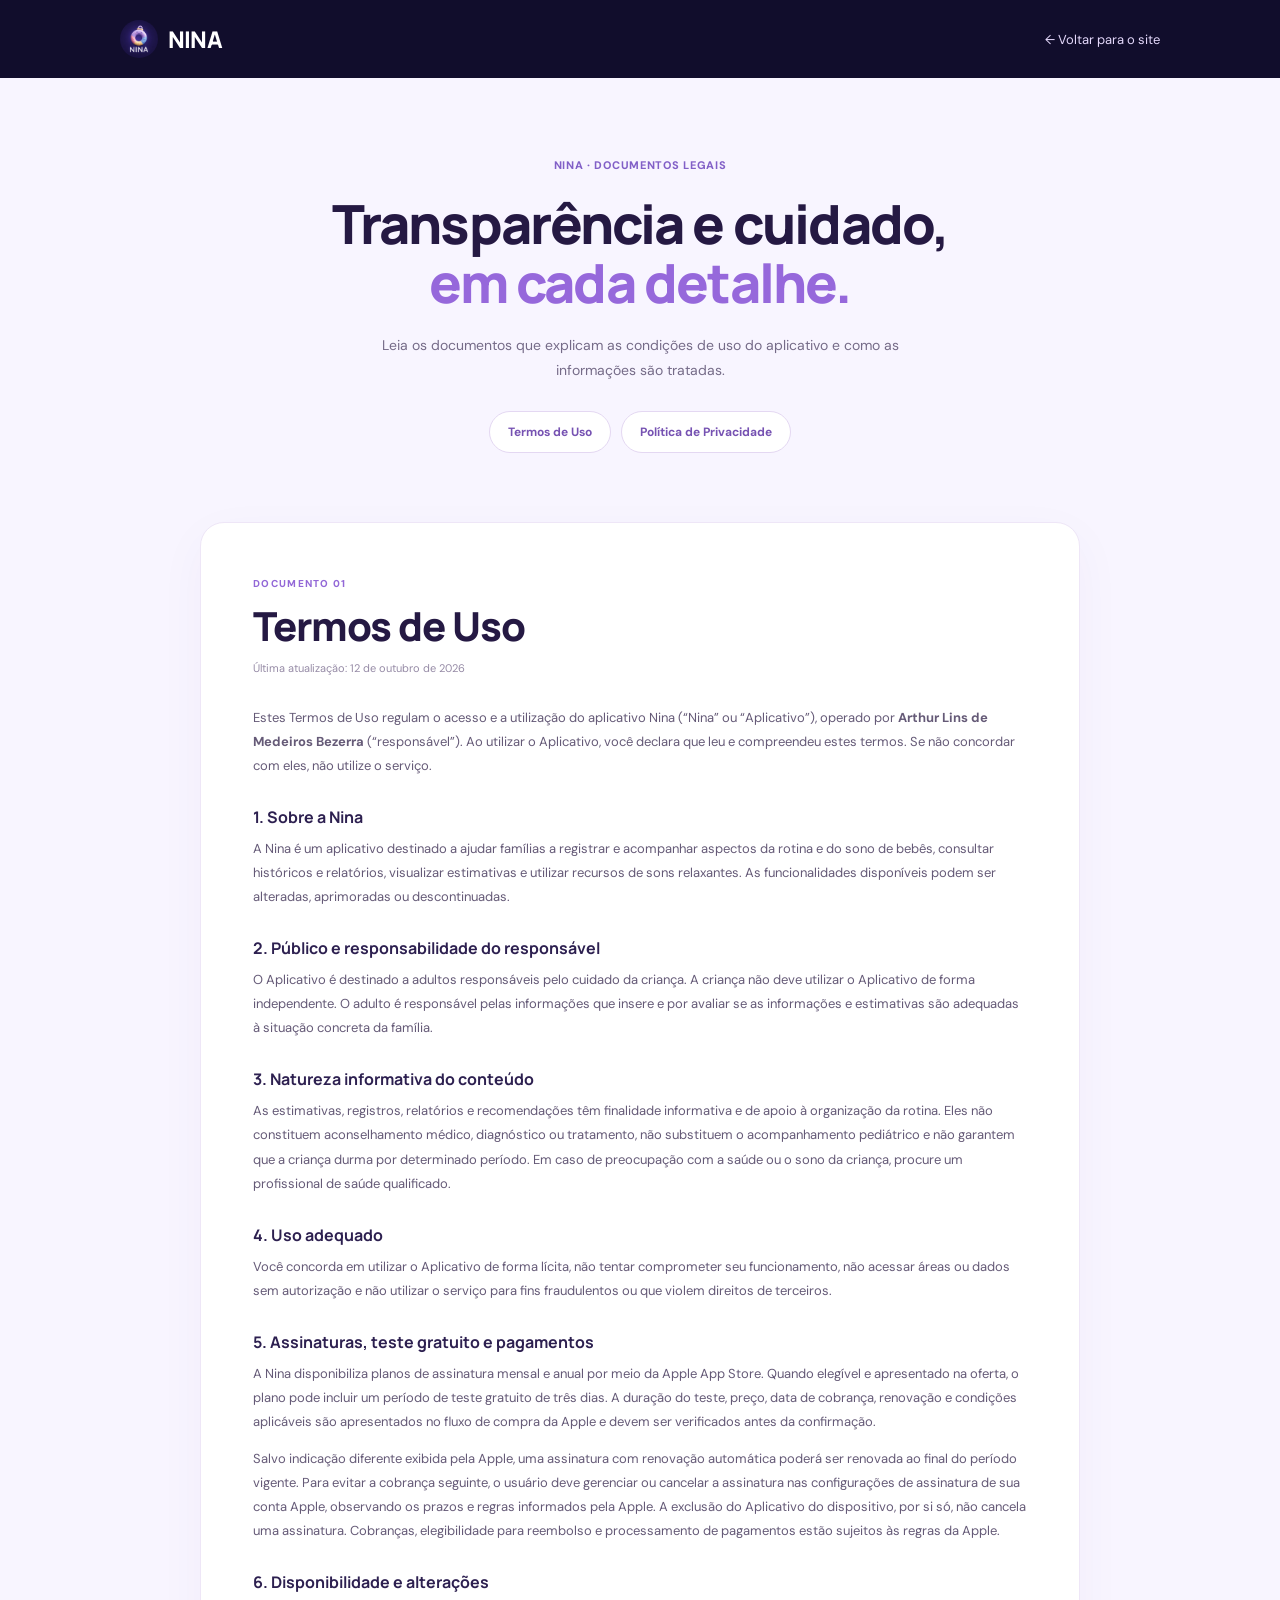
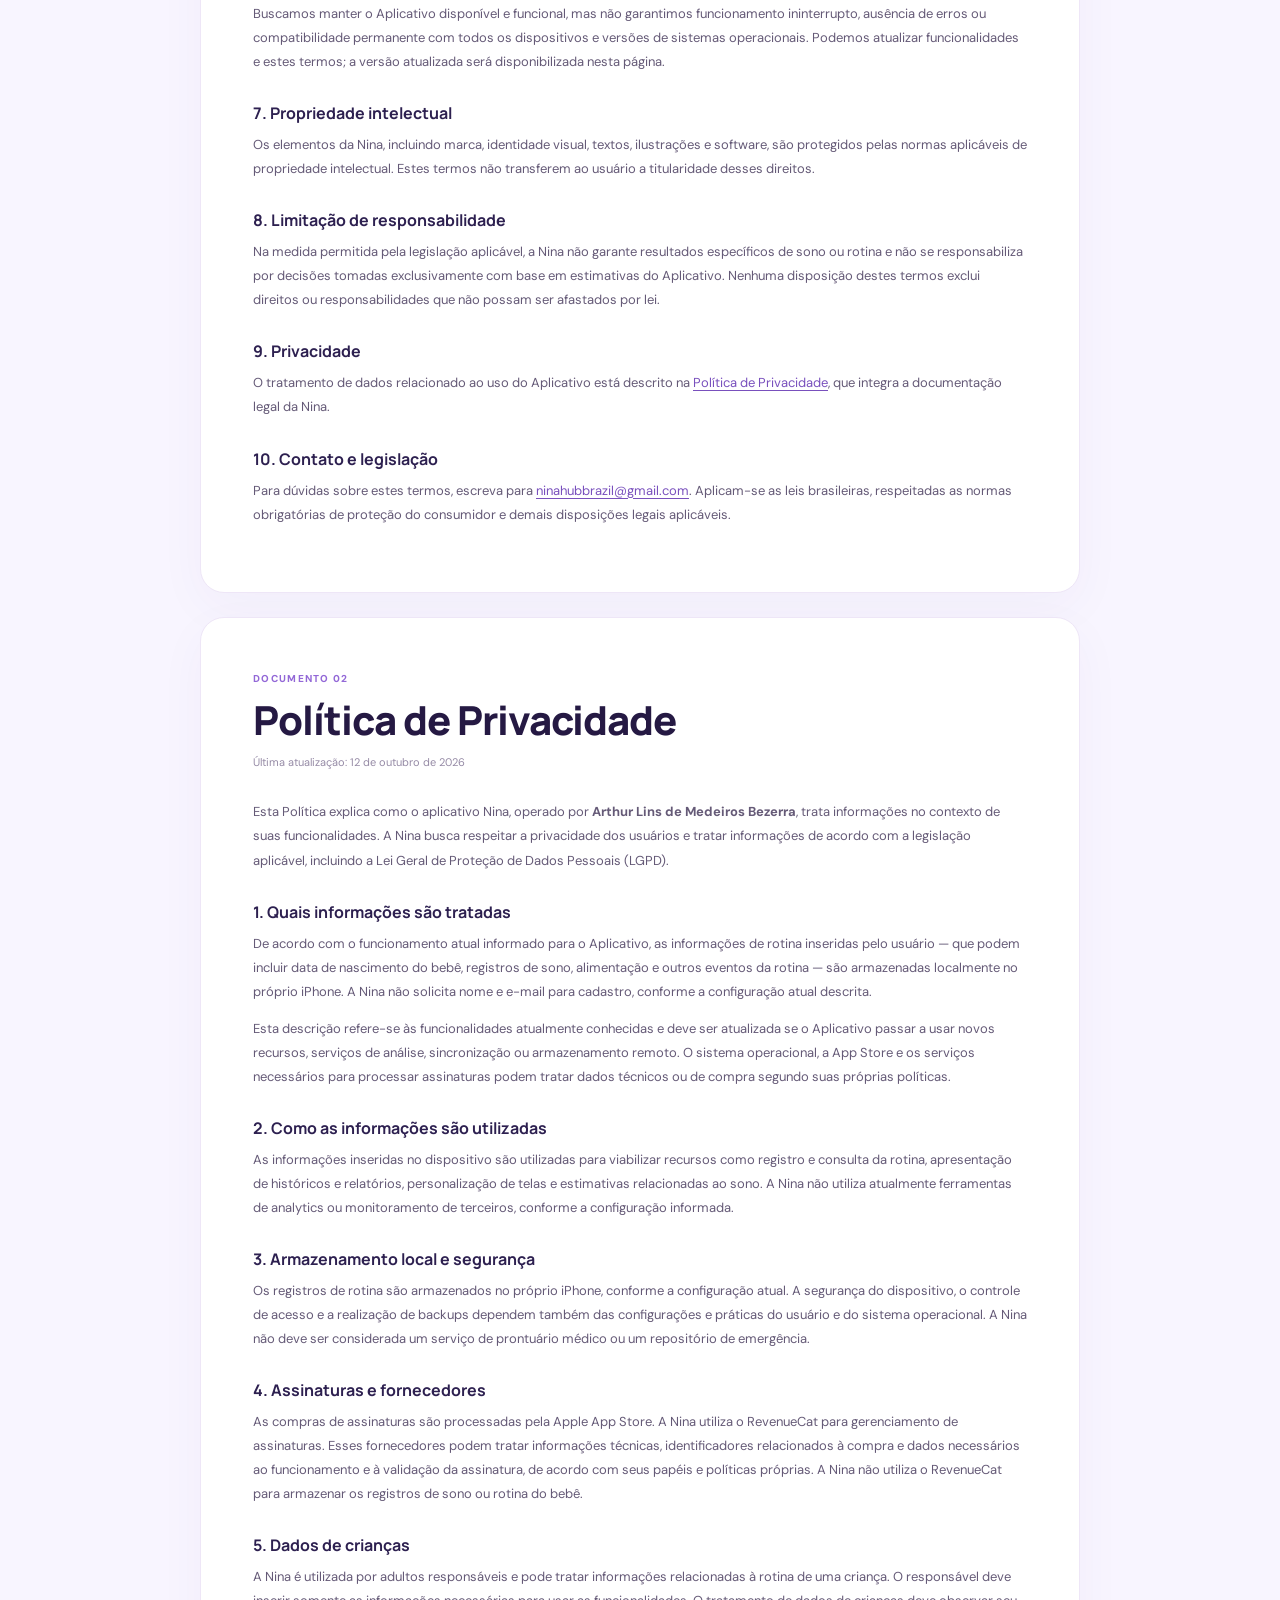
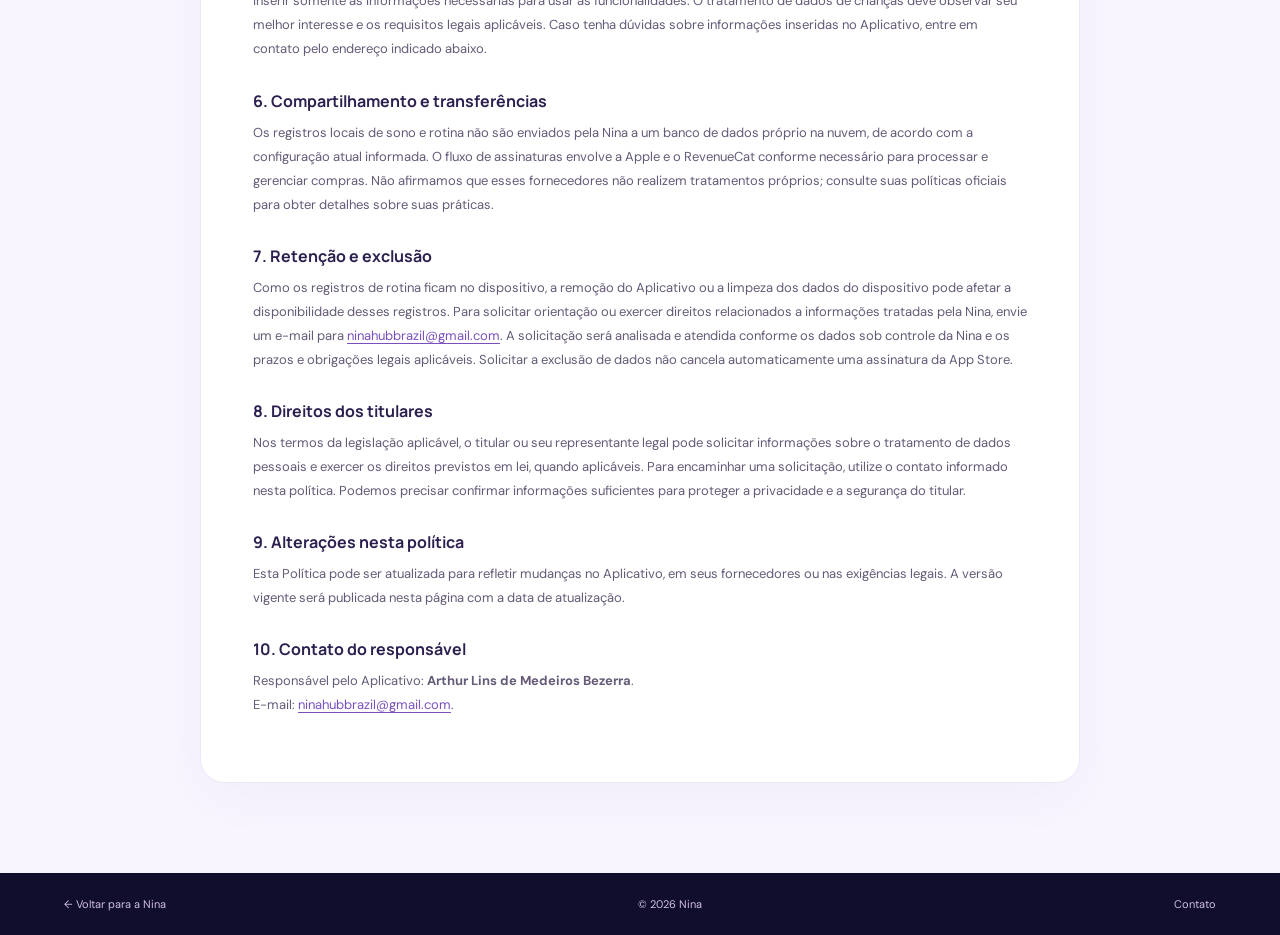
==== commit 758283ce: "Add files via upload" ====
--- a/legal.html
+++ b/legal.html
@@ -20,5 +20,5 @@
 <h3>7. Retenção e exclusão</h3><p>Como os registros de rotina ficam no dispositivo, a remoção do Aplicativo ou a limpeza dos dados do dispositivo pode afetar a disponibilidade desses registros. Para solicitar orientação ou exercer direitos relacionados a informações tratadas pela Nina, envie um e-mail para <a href="mailto:ninahubbrazil@gmail.com">ninahubbrazil@gmail.com</a>. A solicitação será analisada e atendida conforme os dados sob controle da Nina e os prazos e obrigações legais aplicáveis. Solicitar a exclusão de dados não cancela automaticamente uma assinatura da App Store.</p>
 <h3>8. Direitos dos titulares</h3><p>Nos termos da legislação aplicável, o titular ou seu representante legal pode solicitar informações sobre o tratamento de dados pessoais e exercer os direitos previstos em lei, quando aplicáveis. Para encaminhar uma solicitação, utilize o contato informado nesta política. Podemos precisar confirmar informações suficientes para proteger a privacidade e a segurança do titular.</p>
 <h3>9. Alterações nesta política</h3><p>Esta Política pode ser atualizada para refletir mudanças no Aplicativo, em seus fornecedores ou nas exigências legais. A versão vigente será publicada nesta página com a data de atualização.</p>
-<h3>10. Contato do responsável</h3><p>Responsável pelo Aplicativo: <strong>Arthur Lins de Medeiros Bezerra</strong>.<br>E-mail: <a href="mailto:ninahubbrazil@gmail.com">ninahubbrazil@gmail.com</a>.</p><div class="legal-notice"><strong>Nota importante:</strong> este texto é uma versão inicial baseada nas informações fornecidas sobre o funcionamento atual da Nina. Recomenda-se revisão jurídica antes da publicação e nova revisão sempre que o aplicativo, seus fornecedores ou suas práticas de dados mudarem.</div></section>
+<h3>10. Contato do responsável</h3><p>Responsável pelo Aplicativo: <strong>Arthur Lins de Medeiros Bezerra</strong>.<br>E-mail: <a href="mailto:ninahubbrazil@gmail.com">ninahubbrazil@gmail.com</a>.</p></section>
 </main><footer class="legal-footer"><a href="./index.html">← Voltar para a Nina</a><span>© <span id="year"></span> Nina</span><a href="mailto:ninahubbrazil@gmail.com">Contato</a></footer><script>document.getElementById('year').textContent=new Date().getFullYear();</script></body></html>
